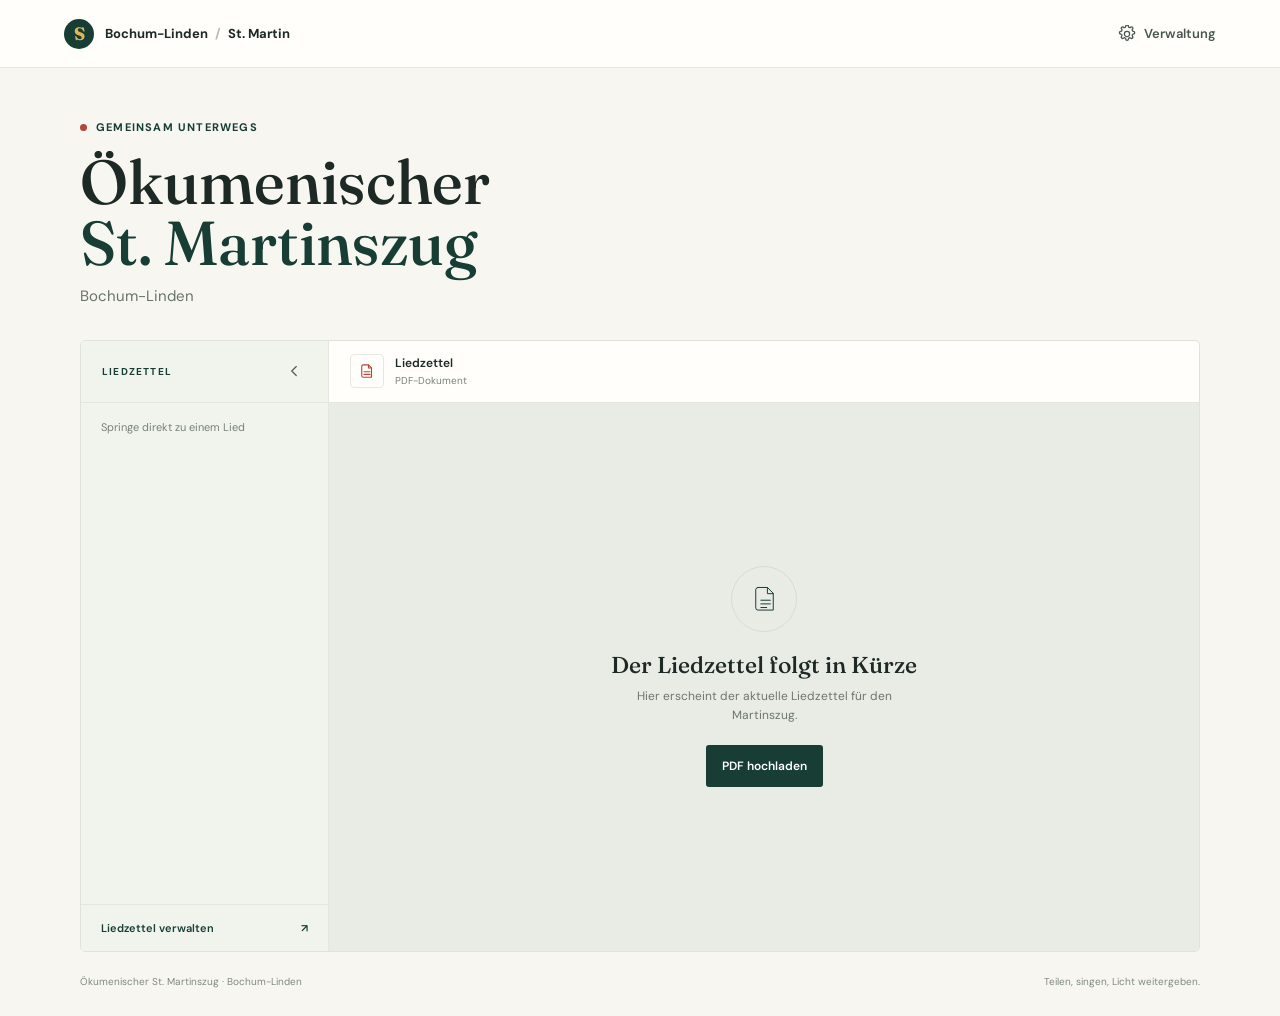
==== index.html @ b5bc1d0e "Add St Martin songbook website" ====
<!doctype html>
<html lang="de">
  <head>
    <meta charset="utf-8">
    <meta name="viewport" content="width=device-width, initial-scale=1">
    <meta name="theme-color" content="#173d35">
    <title>Ökumenischer St. Martinszug Bochum-Linden</title>
    <link rel="preconnect" href="https://fonts.googleapis.com">
    <link rel="preconnect" href="https://fonts.gstatic.com" crossorigin>
    <link href="https://fonts.googleapis.com/css2?family=DM+Sans:wght@400;500;600;700&family=Fraunces:opsz,wght@9..144,500;9..144,600&display=swap" rel="stylesheet">
    <link rel="stylesheet" href="styles.css">
    <script src="app.js" defer></script>
  </head>
  <body>
    <header class="topbar">
      <a class="wordmark" href="index.html" aria-label="Zur Startseite">
        <span class="wordmark-mark" aria-hidden="true">S</span>
        <span>Bochum-Linden <span class="wordmark-divider">/</span> St. Martin</span>
      </a>
      <a class="admin-link" href="admin.html">
        <svg aria-hidden="true" viewBox="0 0 24 24"><path d="M12 15.5a3.5 3.5 0 1 0 0-7 3.5 3.5 0 0 0 0 7Z"/><path d="m19.4 15 .1.1a1.8 1.8 0 0 1-2.5 2.5l-.1-.1a1.8 1.8 0 0 0-3 .9v.2a1.8 1.8 0 0 1-3.6 0v-.2a1.8 1.8 0 0 0-3-.9l-.1.1a1.8 1.8 0 0 1-2.5-2.5l.1-.1a1.8 1.8 0 0 0-.9-3h-.2a1.8 1.8 0 0 1 0-3.6h.2a1.8 1.8 0 0 0 .9-3l-.1-.1a1.8 1.8 0 0 1 2.5-2.5l.1.1a1.8 1.8 0 0 0 3-.9v-.2a1.8 1.8 0 0 1 3.6 0v.2a1.8 1.8 0 0 0 3 .9l.1-.1a1.8 1.8 0 0 1 2.5 2.5l-.1.1a1.8 1.8 0 0 0 .9 3h.2a1.8 1.8 0 0 1 0 3.6h-.2a1.8 1.8 0 0 0-.9 3Z"/></svg>
        Verwaltung
      </a>
    </header>

    <main>
      <section class="page-heading">
        <p class="eyebrow"><span class="eyebrow-dot"></span> Gemeinsam unterwegs</p>
        <h1>Ökumenischer<br><span>St. Martinszug</span></h1>
        <p class="heading-location">Bochum-Linden</p>
      </section>

      <section class="songbook" aria-label="Liedzettel">
        <aside class="song-nav" id="song-nav">
          <div class="nav-topline">
            <span class="section-label">Liedzettel</span>
            <button class="icon-button nav-toggle" id="nav-toggle" type="button" aria-label="Liedübersicht einklappen" aria-expanded="true" title="Liedübersicht einklappen">
              <svg aria-hidden="true" viewBox="0 0 24 24"><path d="m15 18-6-6 6-6"/></svg>
            </button>
          </div>
          <div class="nav-content" id="nav-content">
            <p class="nav-caption" id="nav-caption">Springe direkt zu einem Lied</p>
            <ol class="song-list" id="song-list"></ol>
            <a class="nav-admin-link" href="admin.html">Liedzettel verwalten <span aria-hidden="true">↗</span></a>
          </div>
          <button class="icon-button nav-reopen" id="nav-reopen" type="button" aria-label="Liedübersicht ausklappen" title="Liedübersicht ausklappen" hidden>
            <svg aria-hidden="true" viewBox="0 0 24 24"><path d="m9 18 6-6-6-6"/></svg>
          </button>
        </aside>

        <div class="document-area">
          <div class="document-toolbar">
            <div class="document-title">
              <span class="document-icon" aria-hidden="true">
                <svg viewBox="0 0 24 24"><path d="M7 3.75h7l4 4v12.5H7a2 2 0 0 1-2-2v-12.5a2 2 0 0 1 2-2Z"/><path d="M14 4v4h4M8 13h8M8 16.5h8"/></svg>
              </span>
              <span><strong id="pdf-name">Liedzettel</strong><small id="pdf-meta">PDF-Dokument</small></span>
            </div>
            <a class="download-link" id="download-link" href="#" download hidden aria-label="Liedzettel herunterladen" title="Liedzettel herunterladen">
              <svg aria-hidden="true" viewBox="0 0 24 24"><path d="M12 3.75v11m0 0 4-4m-4 4-4-4M5 16v3.25h14V16"/></svg>
            </a>
          </div>
          <div class="pdf-frame-wrap" id="pdf-frame-wrap">
            <iframe class="pdf-frame" id="pdf-frame" title="Liedzettel als PDF" hidden></iframe>
            <div class="empty-state" id="empty-state">
              <span class="empty-mark" aria-hidden="true">
                <svg viewBox="0 0 48 48"><path d="M15 7.5h13l8 8v23H15a3 3 0 0 1-3-3v-25a3 3 0 0 1 3-3Z"/><path d="M28 8v8h8M19 25h13M19 30h13M19 35h8"/></svg>
              </span>
              <h2>Der Liedzettel folgt in Kürze</h2>
              <p>Hier erscheint der aktuelle Liedzettel für den Martinszug.</p>
              <a class="button button-primary" href="admin.html">PDF hochladen</a>
            </div>
            <div class="loading-state" id="loading-state" hidden>Der Liedzettel wird geladen …</div>
          </div>
        </div>
      </section>
    </main>

    <footer class="site-footer">
      <span>Ökumenischer St. Martinszug · Bochum-Linden</span>
      <span>Teilen, singen, Licht weitergeben.</span>
    </footer>
  </body>
</html>
---- styles.css ----
:root {
  color-scheme: light;
  --forest: #173d35;
  --forest-deep: #102e29;
  --leaf: #dce8df;
  --paper: #f7f6f1;
  --white: #fffefa;
  --ink: #1d2925;
  --muted: #78817b;
  --line: #e4e6df;
  --red: #b44537;
  --gold: #e5b750;
  --sans: "DM Sans", "Segoe UI", sans-serif;
  --serif: "Fraunces", Georgia, serif;
}

* { box-sizing: border-box; }

body {
  margin: 0;
  min-width: 320px;
  background: var(--paper);
  color: var(--ink);
  font-family: var(--sans);
  -webkit-font-smoothing: antialiased;
}

a { color: inherit; }
button, input { font: inherit; }
[hidden] { display: none !important; }

.topbar {
  height: 68px;
  padding: 0 clamp(20px, 5vw, 72px);
  display: flex;
  align-items: center;
  justify-content: space-between;
  background: var(--white);
  border-bottom: 1px solid var(--line);
}

.wordmark, .admin-link {
  display: inline-flex;
  align-items: center;
  text-decoration: none;
}

.wordmark { gap: 11px; font-size: 13px; font-weight: 700; }
.wordmark-mark {
  display: grid;
  width: 30px;
  height: 30px;
  place-items: center;
  border-radius: 50%;
  background: var(--forest);
  color: var(--gold);
  font-family: var(--serif);
  font-size: 18px;
}
.wordmark-divider { padding: 0 4px; color: #b5bcb4; }
.admin-link { gap: 8px; color: #49564f; font-size: 13px; font-weight: 600; }
.admin-link svg, .download-link svg, .icon-button svg, .button svg { width: 18px; height: 18px; }
.admin-link svg, .download-link svg, .icon-button svg { fill: none; stroke: currentColor; stroke-width: 1.7; stroke-linecap: round; stroke-linejoin: round; }
.admin-link:hover, .nav-admin-link:hover { color: var(--red); }

main { width: min(1120px, calc(100% - 48px)); margin: 0 auto; }
.page-heading { padding: 52px 0 34px; }
.eyebrow, .section-label {
  margin: 0;
  color: var(--forest);
  font-size: 11px;
  font-weight: 700;
  letter-spacing: 1.2px;
  text-transform: uppercase;
}
.eyebrow { display: flex; align-items: center; gap: 9px; }
.eyebrow-dot { width: 7px; height: 7px; border-radius: 50%; background: var(--red); }
h1, h2, p { margin-top: 0; }
.page-heading h1, .admin-heading h1 {
  margin: 17px 0 5px;
  font-family: var(--serif);
  font-size: clamp(42px, 5vw, 62px);
  font-weight: 500;
  letter-spacing: 0;
  line-height: .99;
}
.page-heading h1 span, .admin-heading h1 span { color: var(--forest); }
.heading-location { margin: 12px 0 0; color: #68736c; font-size: 15px; }

.songbook {
  display: grid;
  min-height: 580px;
  height: min(68vh, 760px);
  grid-template-columns: 248px minmax(0, 1fr);
  overflow: hidden;
  background: var(--white);
  border: 1px solid #e0e3db;
  border-radius: 5px;
}
.song-nav { position: relative; overflow: hidden; background: #f1f3ed; border-right: 1px solid var(--line); transition: width .2s ease; }
.nav-topline { min-height: 62px; padding: 0 17px 0 21px; display: flex; justify-content: space-between; align-items: center; border-bottom: 1px solid var(--line); }
.section-label { font-size: 10px; }
.icon-button { display: grid; width: 34px; height: 34px; padding: 0; place-items: center; border: 0; border-radius: 4px; background: transparent; color: #536159; cursor: pointer; }
.icon-button:hover { background: #e4e9e1; color: var(--forest); }
.nav-caption { padding: 17px 20px 10px; margin: 0; color: var(--muted); font-size: 11px; }
.song-list { max-height: calc(100% - 156px); padding: 0 10px 12px; margin: 0; overflow-y: auto; list-style: none; }
.song-list li { margin: 2px 0; }
.song-link { display: grid; grid-template-columns: 26px minmax(0, 1fr) 22px; align-items: center; gap: 8px; min-height: 43px; padding: 6px 9px; border-radius: 3px; color: #39483f; text-decoration: none; }
.song-link:hover, .song-link:focus-visible { background: #e4eae2; color: var(--forest-deep); outline: none; }
.song-number, .song-page-number { color: #89938b; font-size: 10px; font-weight: 600; font-variant-numeric: tabular-nums; }
.song-link-title { overflow: hidden; font-size: 12px; line-height: 1.4; text-overflow: ellipsis; }
.song-page-number { justify-self: end; }
.nav-admin-link { position: absolute; right: 0; bottom: 0; left: 0; display: flex; justify-content: space-between; padding: 16px 20px; border-top: 1px solid var(--line); background: #f1f3ed; color: var(--forest); font-size: 11px; font-weight: 600; text-decoration: none; }
.song-nav.is-collapsed { width: 58px; }
.song-nav.is-collapsed .nav-topline { padding: 0; justify-content: center; }
.song-nav.is-collapsed .section-label, .song-nav.is-collapsed .nav-content { display: none; }
.nav-reopen { position: absolute; inset: 14px auto auto 12px; }
.document-area { min-width: 0; display: flex; flex-direction: column; }
.document-toolbar { height: 62px; padding: 0 21px; display: flex; flex: 0 0 auto; align-items: center; justify-content: space-between; border-bottom: 1px solid var(--line); }
.document-title { display: flex; align-items: center; gap: 11px; min-width: 0; }
.document-icon { display: grid; width: 34px; height: 34px; flex: 0 0 auto; place-items: center; border: 1px solid #e6e8e1; border-radius: 4px; color: var(--red); }
.document-icon svg { width: 18px; height: 18px; fill: none; stroke: currentColor; stroke-width: 1.5; stroke-linecap: round; stroke-linejoin: round; }
.document-title strong, .document-title small { display: block; overflow: hidden; text-overflow: ellipsis; white-space: nowrap; }
.document-title strong { max-width: min(46vw, 390px); font-size: 12px; font-weight: 600; }
.document-title small { margin-top: 3px; color: var(--muted); font-size: 10px; }
.download-link { display: grid; width: 34px; height: 34px; place-items: center; border: 1px solid var(--line); border-radius: 4px; color: #536159; }
.download-link:hover { background: #f1f3ed; color: var(--forest); }
.pdf-frame-wrap { position: relative; min-height: 0; flex: 1; background: #e9ebe5; }
.pdf-frame { display: block; width: 100%; height: 100%; border: 0; background: #e9ebe5; }
.empty-state { position: absolute; inset: 0; display: flex; flex-direction: column; align-items: center; justify-content: center; padding: 24px; text-align: center; }
.empty-mark { display: grid; width: 66px; height: 66px; margin-bottom: 19px; place-items: center; border: 1px solid #d6ddd4; border-radius: 50%; color: var(--forest); }
.empty-mark svg { width: 35px; height: 35px; fill: none; stroke: currentColor; stroke-width: 1.35; stroke-linecap: round; stroke-linejoin: round; }
.empty-state h2 { margin: 0 0 8px; font-family: var(--serif); font-size: 23px; font-weight: 500; }
.empty-state p { max-width: 300px; margin: 0 0 20px; color: #6d776f; font-size: 12px; line-height: 1.6; }
.button { display: inline-flex; min-height: 42px; align-items: center; justify-content: center; gap: 9px; padding: 0 16px; border: 0; border-radius: 3px; font-size: 12px; font-weight: 600; text-decoration: none; cursor: pointer; }
.button-primary { background: var(--forest); color: white; }
.button-primary:hover { background: var(--forest-deep); }
.loading-state { position: absolute; inset: 0; display: grid; place-items: center; color: var(--muted); font-size: 13px; }
.site-footer { width: min(1120px, calc(100% - 48px)); margin: 23px auto 28px; display: flex; justify-content: space-between; color: #808980; font-size: 10px; }

.admin-main { max-width: 790px; padding: 45px 0 64px; }
.admin-heading { padding-bottom: 29px; }
.admin-heading h1 { margin-top: 16px; font-size: clamp(40px, 5vw, 54px); }
.admin-heading > p:last-child { max-width: 450px; margin: 14px 0 0; color: #6d776f; font-size: 13px; line-height: 1.7; }
.admin-form { border-top: 1px solid var(--line); }
.form-section { padding: 27px 0 30px; border-bottom: 1px solid var(--line); }
.form-section-heading { display: flex; gap: 14px; align-items: flex-start; margin-bottom: 21px; }
.step-number { padding-top: 3px; color: var(--red); font-family: var(--serif); font-size: 17px; }
.form-section-heading h2 { margin: 0 0 4px; font-size: 14px; font-weight: 700; }
.form-section-heading p { margin: 0; color: var(--muted); font-size: 11px; }
.upload-zone { min-height: 82px; padding: 15px 17px; display: flex; align-items: center; gap: 13px; border: 1px dashed #cbd3c9; border-radius: 4px; background: #fbfbf8; cursor: pointer; }
.upload-zone:hover, .upload-zone.has-file { border-color: #839c89; background: #f3f6f1; }
.upload-zone input { position: absolute; width: 1px; height: 1px; overflow: hidden; clip: rect(0, 0, 0, 0); }
.upload-zone:focus-within { outline: 2px solid #839c89; outline-offset: 2px; }
.upload-icon { display: grid; width: 38px; height: 38px; flex: 0 0 auto; place-items: center; border-radius: 4px; background: #e7eee6; color: var(--forest); }
.upload-icon svg { width: 19px; height: 19px; fill: none; stroke: currentColor; stroke-width: 1.6; stroke-linecap: round; stroke-linejoin: round; }
.upload-copy { display: grid; gap: 4px; min-width: 0; }
.upload-copy strong { overflow: hidden; font-size: 12px; font-weight: 600; text-overflow: ellipsis; white-space: nowrap; }
.upload-copy small { color: var(--muted); font-size: 10px; }
.upload-action { margin-left: auto; padding: 8px 11px; border: 1px solid var(--line); border-radius: 3px; background: white; color: #46534b; font-size: 10px; font-weight: 600; }
.current-file { margin: 9px 0 0 1px; color: #526358; font-size: 10px; }
.song-fields-head, .song-fields-row { display: grid; grid-template-columns: minmax(0, 1fr) 118px 38px; gap: 9px; align-items: center; }
.song-fields-head { padding: 0 0 7px; color: #747e76; font-size: 10px; }
.song-fields-head span:nth-child(2) { text-align: center; }
.song-fields-row { margin-bottom: 8px; }
.song-fields-row input { width: 100%; height: 39px; padding: 0 11px; border: 1px solid #dfe3dc; border-radius: 3px; background: var(--white); color: var(--ink); font-size: 11px; }
.song-fields-row input:focus { border-color: #819887; outline: 2px solid #dfe9df; }
.song-fields-row input::placeholder { color: #a0a8a0; }
.song-fields-row input[type="number"] { text-align: center; }
.remove-song { color: #828b84; }
.remove-song:hover { background: #f4e8e5; color: var(--red); }
.add-song-button { min-height: 34px; padding: 0 9px; display: inline-flex; align-items: center; gap: 7px; border: 0; background: transparent; color: var(--forest); font-size: 11px; font-weight: 600; cursor: pointer; }
.add-song-button:hover { color: var(--red); }
.add-song-button span { font-size: 17px; font-weight: 400; }
.form-actions { padding-top: 20px; display: flex; align-items: center; justify-content: space-between; gap: 18px; }
.form-actions .button { min-height: 44px; }
.save-message { margin: 0; color: var(--forest); font-size: 11px; }
.storage-note { margin: 13px 0 0; color: #899189; font-size: 10px; }

@media (max-width: 680px) {
  .topbar { height: 60px; padding: 0 18px; }
  .wordmark { gap: 8px; font-size: 11px; }
  .wordmark-mark { width: 27px; height: 27px; }
  .admin-link { gap: 5px; font-size: 11px; }
  main { width: calc(100% - 32px); }
  .page-heading { padding: 38px 0 25px; }
  .page-heading h1 { font-size: 46px; }
  .songbook { height: calc(100dvh - 315px); min-height: 390px; grid-template-columns: 184px minmax(0, 1fr); }
  .song-nav.is-collapsed { width: 46px; }
  .nav-topline { padding: 0 10px 0 14px; }
  .nav-caption { padding: 14px 13px 8px; font-size: 10px; }
  .song-list { padding: 0 6px 10px; }
  .song-link { grid-template-columns: 20px minmax(0, 1fr); gap: 5px; padding: 6px 5px; }
  .song-page-number { display: none; }
  .song-link-title { font-size: 11px; }
  .nav-admin-link { padding: 14px 11px; font-size: 10px; }
  .document-toolbar { height: 56px; padding: 0 11px; }
  .document-title { gap: 7px; }
  .document-icon { width: 29px; height: 29px; }
  .document-title strong { max-width: 28vw; font-size: 10px; }
  .document-title small { font-size: 9px; }
  .download-link { width: 30px; height: 30px; }
  .empty-state h2 { font-size: 19px; }
  .empty-state p { font-size: 11px; }
  .site-footer { width: calc(100% - 32px); gap: 14px; font-size: 9px; }
  .site-footer span:last-child { text-align: right; }
  .admin-main { padding-top: 34px; }
  .admin-heading { padding-bottom: 24px; }
}

@media (max-width: 410px) {
  .songbook { grid-template-columns: 154px minmax(0, 1fr); }
  .song-nav.is-collapsed { width: 42px; }
  .nav-topline { padding: 0 7px; }
  .document-title strong { max-width: 24vw; }
  .song-fields-head, .song-fields-row { grid-template-columns: minmax(0, 1fr) 82px 34px; gap: 6px; }
  .upload-zone { gap: 9px; padding: 12px; }
  .upload-action { padding: 7px; font-size: 9px; }
  .form-actions { align-items: flex-start; flex-direction: column; }
}
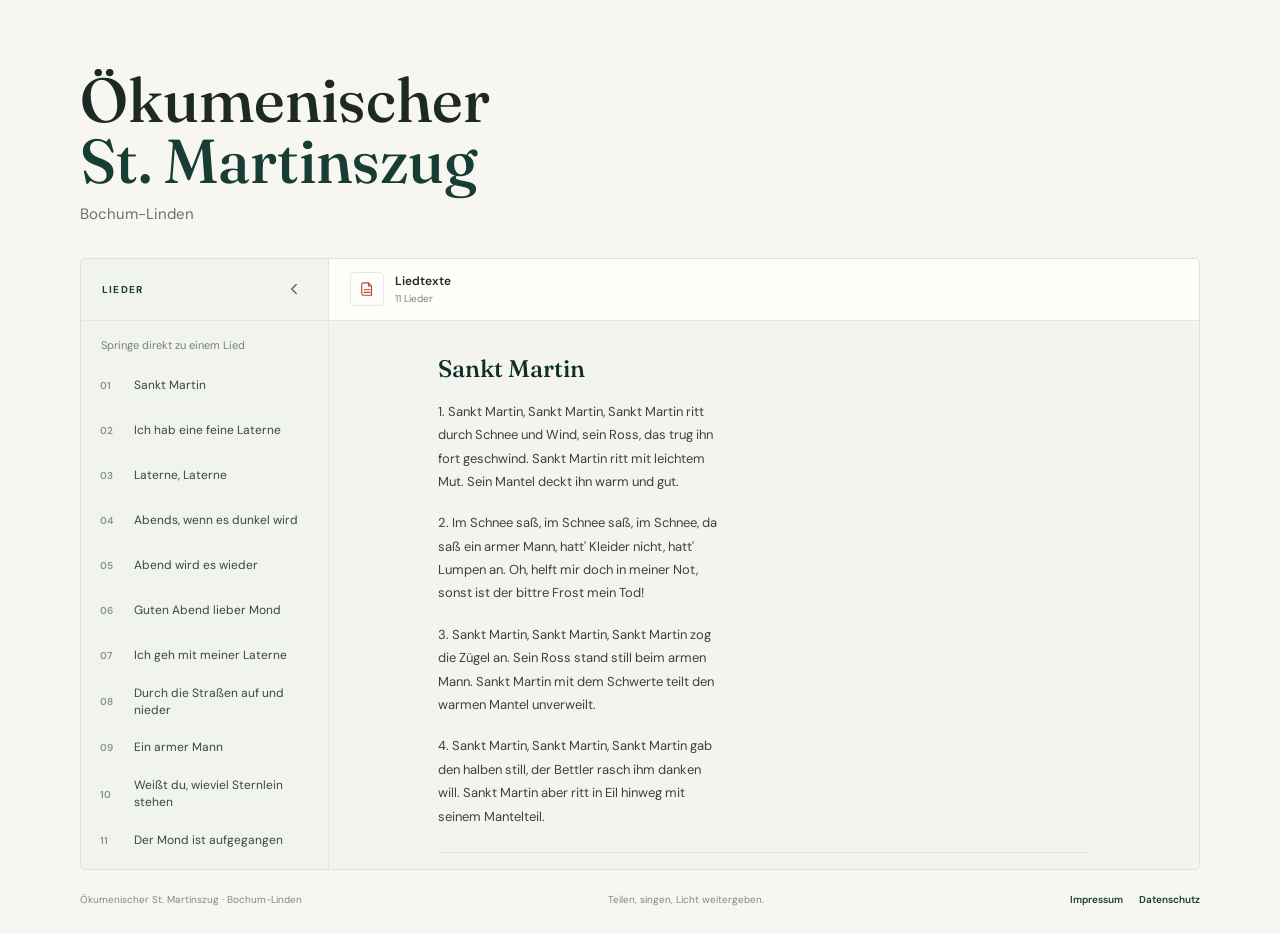
==== commit a76c1e52: "Lieder und Rechte" ====
--- a/index.html
+++ b/index.html
@@ -9,31 +9,21 @@
     <link rel="preconnect" href="https://fonts.gstatic.com" crossorigin>
     <link href="https://fonts.googleapis.com/css2?family=DM+Sans:wght@400;500;600;700&family=Fraunces:opsz,wght@9..144,500;9..144,600&display=swap" rel="stylesheet">
     <link rel="stylesheet" href="styles.css">
+    <script src="texte/songs.js" defer></script>
     <script src="app.js" defer></script>
   </head>
   <body>
-    <header class="topbar">
-      <a class="wordmark" href="index.html" aria-label="Zur Startseite">
-        <span class="wordmark-mark" aria-hidden="true">S</span>
-        <span>Bochum-Linden <span class="wordmark-divider">/</span> St. Martin</span>
-      </a>
-      <a class="admin-link" href="admin.html">
-        <svg aria-hidden="true" viewBox="0 0 24 24"><path d="M12 15.5a3.5 3.5 0 1 0 0-7 3.5 3.5 0 0 0 0 7Z"/><path d="m19.4 15 .1.1a1.8 1.8 0 0 1-2.5 2.5l-.1-.1a1.8 1.8 0 0 0-3 .9v.2a1.8 1.8 0 0 1-3.6 0v-.2a1.8 1.8 0 0 0-3-.9l-.1.1a1.8 1.8 0 0 1-2.5-2.5l.1-.1a1.8 1.8 0 0 0-.9-3h-.2a1.8 1.8 0 0 1 0-3.6h.2a1.8 1.8 0 0 0 .9-3l-.1-.1a1.8 1.8 0 0 1 2.5-2.5l.1.1a1.8 1.8 0 0 0 3-.9v-.2a1.8 1.8 0 0 1 3.6 0v.2a1.8 1.8 0 0 0 3 .9l.1-.1a1.8 1.8 0 0 1 2.5 2.5l-.1.1a1.8 1.8 0 0 0 .9 3h.2a1.8 1.8 0 0 1 0 3.6h-.2a1.8 1.8 0 0 0-.9 3Z"/></svg>
-        Verwaltung
-      </a>
-    </header>
 
     <main>
       <section class="page-heading">
-        <p class="eyebrow"><span class="eyebrow-dot"></span> Gemeinsam unterwegs</p>
         <h1>Ökumenischer<br><span>St. Martinszug</span></h1>
         <p class="heading-location">Bochum-Linden</p>
       </section>
 
-      <section class="songbook" aria-label="Liedzettel">
+      <section class="songbook" aria-label="Liedtexte">
         <aside class="song-nav" id="song-nav">
           <div class="nav-topline">
-            <span class="section-label">Liedzettel</span>
+            <span class="section-label">Lieder</span>
             <button class="icon-button nav-toggle" id="nav-toggle" type="button" aria-label="Liedübersicht einklappen" aria-expanded="true" title="Liedübersicht einklappen">
               <svg aria-hidden="true" viewBox="0 0 24 24"><path d="m15 18-6-6 6-6"/></svg>
             </button>
@@ -41,7 +31,6 @@
           <div class="nav-content" id="nav-content">
             <p class="nav-caption" id="nav-caption">Springe direkt zu einem Lied</p>
             <ol class="song-list" id="song-list"></ol>
-            <a class="nav-admin-link" href="admin.html">Liedzettel verwalten <span aria-hidden="true">↗</span></a>
           </div>
           <button class="icon-button nav-reopen" id="nav-reopen" type="button" aria-label="Liedübersicht ausklappen" title="Liedübersicht ausklappen" hidden>
             <svg aria-hidden="true" viewBox="0 0 24 24"><path d="m9 18 6-6-6-6"/></svg>
@@ -54,23 +43,19 @@
               <span class="document-icon" aria-hidden="true">
                 <svg viewBox="0 0 24 24"><path d="M7 3.75h7l4 4v12.5H7a2 2 0 0 1-2-2v-12.5a2 2 0 0 1 2-2Z"/><path d="M14 4v4h4M8 13h8M8 16.5h8"/></svg>
               </span>
-              <span><strong id="pdf-name">Liedzettel</strong><small id="pdf-meta">PDF-Dokument</small></span>
+              <span><strong id="songbook-name">Liedtexte</strong><small id="song-meta">Lieder aus dem Ordner „texte“</small></span>
             </div>
-            <a class="download-link" id="download-link" href="#" download hidden aria-label="Liedzettel herunterladen" title="Liedzettel herunterladen">
-              <svg aria-hidden="true" viewBox="0 0 24 24"><path d="M12 3.75v11m0 0 4-4m-4 4-4-4M5 16v3.25h14V16"/></svg>
-            </a>
           </div>
-          <div class="pdf-frame-wrap" id="pdf-frame-wrap">
-            <iframe class="pdf-frame" id="pdf-frame" title="Liedzettel als PDF" hidden></iframe>
+          <div class="song-display">
+            <div class="song-content" id="song-content"></div>
             <div class="empty-state" id="empty-state">
               <span class="empty-mark" aria-hidden="true">
                 <svg viewBox="0 0 48 48"><path d="M15 7.5h13l8 8v23H15a3 3 0 0 1-3-3v-25a3 3 0 0 1 3-3Z"/><path d="M28 8v8h8M19 25h13M19 30h13M19 35h8"/></svg>
               </span>
-              <h2>Der Liedzettel folgt in Kürze</h2>
-              <p>Hier erscheint der aktuelle Liedzettel für den Martinszug.</p>
-              <a class="button button-primary" href="admin.html">PDF hochladen</a>
+              <h2 id="empty-title">Noch keine Liedtexte vorhanden</h2>
+              <p id="empty-copy">Lege einzelne Lieddateien als .txt im Ordner „texte“ ab. Jedes Lied beginnt mit dem Titel in der ersten Zeile.</p>
             </div>
-            <div class="loading-state" id="loading-state" hidden>Der Liedzettel wird geladen …</div>
+            <div class="loading-state" id="loading-state" hidden>Die Liedtexte werden geladen …</div>
           </div>
         </div>
       </section>
@@ -79,6 +64,10 @@
     <footer class="site-footer">
       <span>Ökumenischer St. Martinszug · Bochum-Linden</span>
       <span>Teilen, singen, Licht weitergeben.</span>
+      <nav class="footer-links" aria-label="Rechtliche Informationen">
+        <a href="impressum.html">Impressum</a>
+        <a href="datenschutz.html">Datenschutz</a>
+      </nav>
     </footer>
   </body>
 </html>
--- a/styles.css
+++ b/styles.css
@@ -59,9 +59,9 @@
 }
 .wordmark-divider { padding: 0 4px; color: #b5bcb4; }
 .admin-link { gap: 8px; color: #49564f; font-size: 13px; font-weight: 600; }
-.admin-link svg, .download-link svg, .icon-button svg, .button svg { width: 18px; height: 18px; }
-.admin-link svg, .download-link svg, .icon-button svg { fill: none; stroke: currentColor; stroke-width: 1.7; stroke-linecap: round; stroke-linejoin: round; }
-.admin-link:hover, .nav-admin-link:hover { color: var(--red); }
+.admin-link svg, .icon-button svg, .button svg { width: 18px; height: 18px; }
+.admin-link svg, .icon-button svg { fill: none; stroke: currentColor; stroke-width: 1.7; stroke-linecap: round; stroke-linejoin: round; }
+.admin-link:hover { color: var(--red); }
 
 main { width: min(1120px, calc(100% - 48px)); margin: 0 auto; }
 .page-heading { padding: 52px 0 34px; }
@@ -97,25 +97,24 @@
   border: 1px solid #e0e3db;
   border-radius: 5px;
 }
-.song-nav { position: relative; overflow: hidden; background: #f1f3ed; border-right: 1px solid var(--line); transition: width .2s ease; }
+.songbook.is-nav-collapsed { grid-template-columns: 58px minmax(0, 1fr); }
+.song-nav { position: relative; display: flex; min-height: 0; flex-direction: column; overflow: hidden; background: #f1f3ed; border-right: 1px solid var(--line); }
 .nav-topline { min-height: 62px; padding: 0 17px 0 21px; display: flex; justify-content: space-between; align-items: center; border-bottom: 1px solid var(--line); }
 .section-label { font-size: 10px; }
 .icon-button { display: grid; width: 34px; height: 34px; padding: 0; place-items: center; border: 0; border-radius: 4px; background: transparent; color: #536159; cursor: pointer; }
 .icon-button:hover { background: #e4e9e1; color: var(--forest); }
+.nav-content { display: flex; min-height: 0; flex: 1; flex-direction: column; }
 .nav-caption { padding: 17px 20px 10px; margin: 0; color: var(--muted); font-size: 11px; }
-.song-list { max-height: calc(100% - 156px); padding: 0 10px 12px; margin: 0; overflow-y: auto; list-style: none; }
+.song-list { min-height: 0; padding: 0 10px 12px; margin: 0; flex: 1; overflow-x: hidden; overflow-y: auto; list-style: none; }
 .song-list li { margin: 2px 0; }
-.song-link { display: grid; grid-template-columns: 26px minmax(0, 1fr) 22px; align-items: center; gap: 8px; min-height: 43px; padding: 6px 9px; border-radius: 3px; color: #39483f; text-decoration: none; }
+.song-link { display: grid; grid-template-columns: 26px minmax(0, 1fr); align-items: center; gap: 8px; min-height: 43px; padding: 6px 9px; border-radius: 3px; color: #39483f; text-decoration: none; }
 .song-link:hover, .song-link:focus-visible { background: #e4eae2; color: var(--forest-deep); outline: none; }
-.song-number, .song-page-number { color: #89938b; font-size: 10px; font-weight: 600; font-variant-numeric: tabular-nums; }
+.song-number { color: #89938b; font-size: 10px; font-weight: 600; font-variant-numeric: tabular-nums; }
 .song-link-title { overflow: hidden; font-size: 12px; line-height: 1.4; text-overflow: ellipsis; }
-.song-page-number { justify-self: end; }
-.nav-admin-link { position: absolute; right: 0; bottom: 0; left: 0; display: flex; justify-content: space-between; padding: 16px 20px; border-top: 1px solid var(--line); background: #f1f3ed; color: var(--forest); font-size: 11px; font-weight: 600; text-decoration: none; }
-.song-nav.is-collapsed { width: 58px; }
 .song-nav.is-collapsed .nav-topline { padding: 0; justify-content: center; }
 .song-nav.is-collapsed .section-label, .song-nav.is-collapsed .nav-content { display: none; }
 .nav-reopen { position: absolute; inset: 14px auto auto 12px; }
-.document-area { min-width: 0; display: flex; flex-direction: column; }
+.document-area { min-width: 0; min-height: 0; display: flex; flex-direction: column; }
 .document-toolbar { height: 62px; padding: 0 21px; display: flex; flex: 0 0 auto; align-items: center; justify-content: space-between; border-bottom: 1px solid var(--line); }
 .document-title { display: flex; align-items: center; gap: 11px; min-width: 0; }
 .document-icon { display: grid; width: 34px; height: 34px; flex: 0 0 auto; place-items: center; border: 1px solid #e6e8e1; border-radius: 4px; color: var(--red); }
@@ -123,10 +122,13 @@
 .document-title strong, .document-title small { display: block; overflow: hidden; text-overflow: ellipsis; white-space: nowrap; }
 .document-title strong { max-width: min(46vw, 390px); font-size: 12px; font-weight: 600; }
 .document-title small { margin-top: 3px; color: var(--muted); font-size: 10px; }
-.download-link { display: grid; width: 34px; height: 34px; place-items: center; border: 1px solid var(--line); border-radius: 4px; color: #536159; }
-.download-link:hover { background: #f1f3ed; color: var(--forest); }
-.pdf-frame-wrap { position: relative; min-height: 0; flex: 1; background: #e9ebe5; }
-.pdf-frame { display: block; width: 100%; height: 100%; border: 0; background: #e9ebe5; }
+.song-display { position: relative; min-height: 0; flex: 1; overflow-x: hidden; overflow-y: auto; background: #f4f4ef; }
+.song-content { max-width: 720px; padding: 9px 34px 32px; margin: 0 auto; }
+.song-card { padding: 24px 0; border-bottom: 1px solid var(--line); scroll-margin-top: 16px; }
+.song-card h2 { margin: 0 0 17px; color: var(--forest-deep); font-family: var(--serif); font-size: 24px; font-weight: 500; }
+.song-card p { margin: 0; color: #39443d; font-size: 13px; line-height: 1.8; }
+.song-card p.song-stanza { margin-bottom: 18px; white-space: pre-line; }
+.song-card p.song-stanza:last-child { margin-bottom: 0; }
 .empty-state { position: absolute; inset: 0; display: flex; flex-direction: column; align-items: center; justify-content: center; padding: 24px; text-align: center; }
 .empty-mark { display: grid; width: 66px; height: 66px; margin-bottom: 19px; place-items: center; border: 1px solid #d6ddd4; border-radius: 50%; color: var(--forest); }
 .empty-mark svg { width: 35px; height: 35px; fill: none; stroke: currentColor; stroke-width: 1.35; stroke-linecap: round; stroke-linejoin: round; }
@@ -136,13 +138,23 @@
 .button-primary { background: var(--forest); color: white; }
 .button-primary:hover { background: var(--forest-deep); }
 .loading-state { position: absolute; inset: 0; display: grid; place-items: center; color: var(--muted); font-size: 13px; }
-.site-footer { width: min(1120px, calc(100% - 48px)); margin: 23px auto 28px; display: flex; justify-content: space-between; color: #808980; font-size: 10px; }
+.site-footer { width: min(1120px, calc(100% - 48px)); margin: 23px auto 28px; display: flex; align-items: center; justify-content: space-between; gap: 18px; color: #808980; font-size: 10px; }
+.site-footer > a:not(.button) { color: var(--forest); font-weight: 600; text-decoration: none; }
+.site-footer > a:not(.button):hover { color: var(--red); }
+.footer-links { display: flex; align-items: center; gap: 16px; }
+.footer-links a { color: var(--forest); font-weight: 600; text-decoration: none; }
+.footer-links a:hover { color: var(--red); }
+.footer-upload { min-height: 36px; }
 
 .admin-main { max-width: 790px; padding: 45px 0 64px; }
+.legal-main { max-width: 790px; min-height: calc(100vh - 160px); padding: 45px 0 64px; }
+.legal-content { padding-top: 24px; border-top: 1px solid var(--line); color: #505b53; font-size: 13px; line-height: 1.8; }
+.legal-content h2 { margin: 0 0 9px; color: var(--ink); font-size: 15px; }
+.legal-content p { margin: 0 0 25px; }
+.legal-note { color: #8a6253; font-size: 11px; }
 .admin-heading { padding-bottom: 29px; }
 .admin-heading h1 { margin-top: 16px; font-size: clamp(40px, 5vw, 54px); }
 .admin-heading > p:last-child { max-width: 450px; margin: 14px 0 0; color: #6d776f; font-size: 13px; line-height: 1.7; }
-.admin-form { border-top: 1px solid var(--line); }
 .form-section { padding: 27px 0 30px; border-bottom: 1px solid var(--line); }
 .form-section-heading { display: flex; gap: 14px; align-items: flex-start; margin-bottom: 21px; }
 .step-number { padding-top: 3px; color: var(--red); font-family: var(--serif); font-size: 17px; }
@@ -158,23 +170,16 @@
 .upload-copy strong { overflow: hidden; font-size: 12px; font-weight: 600; text-overflow: ellipsis; white-space: nowrap; }
 .upload-copy small { color: var(--muted); font-size: 10px; }
 .upload-action { margin-left: auto; padding: 8px 11px; border: 1px solid var(--line); border-radius: 3px; background: white; color: #46534b; font-size: 10px; font-weight: 600; }
-.current-file { margin: 9px 0 0 1px; color: #526358; font-size: 10px; }
-.song-fields-head, .song-fields-row { display: grid; grid-template-columns: minmax(0, 1fr) 118px 38px; gap: 9px; align-items: center; }
-.song-fields-head { padding: 0 0 7px; color: #747e76; font-size: 10px; }
-.song-fields-head span:nth-child(2) { text-align: center; }
-.song-fields-row { margin-bottom: 8px; }
-.song-fields-row input { width: 100%; height: 39px; padding: 0 11px; border: 1px solid #dfe3dc; border-radius: 3px; background: var(--white); color: var(--ink); font-size: 11px; }
-.song-fields-row input:focus { border-color: #819887; outline: 2px solid #dfe9df; }
-.song-fields-row input::placeholder { color: #a0a8a0; }
-.song-fields-row input[type="number"] { text-align: center; }
-.remove-song { color: #828b84; }
-.remove-song:hover { background: #f4e8e5; color: var(--red); }
-.add-song-button { min-height: 34px; padding: 0 9px; display: inline-flex; align-items: center; gap: 7px; border: 0; background: transparent; color: var(--forest); font-size: 11px; font-weight: 600; cursor: pointer; }
-.add-song-button:hover { color: var(--red); }
-.add-song-button span { font-size: 17px; font-weight: 400; }
 .form-actions { padding-top: 20px; display: flex; align-items: center; justify-content: space-between; gap: 18px; }
 .form-actions .button { min-height: 44px; }
 .save-message { margin: 0; color: var(--forest); font-size: 11px; }
+.save-message.is-error { color: var(--red); }
+.button-secondary { min-height: 35px; border: 1px solid #dfe3dc; background: white; color: var(--forest); }
+.button-secondary:hover { background: #f1f3ed; }
+.button:disabled { cursor: not-allowed; opacity: .48; }
+.extracted-songs { padding: 0; margin: 0; list-style: none; }
+.extracted-song { min-height: 58px; padding: 10px 0; display: flex; align-items: center; justify-content: space-between; gap: 16px; border-bottom: 1px solid var(--line); color: #39483f; font-size: 12px; }
+.extracted-song:last-child { border-bottom: 0; }
 .storage-note { margin: 13px 0 0; color: #899189; font-size: 10px; }
 
 @media (max-width: 680px) {
@@ -186,34 +191,37 @@
   .page-heading { padding: 38px 0 25px; }
   .page-heading h1 { font-size: 46px; }
   .songbook { height: calc(100dvh - 315px); min-height: 390px; grid-template-columns: 184px minmax(0, 1fr); }
-  .song-nav.is-collapsed { width: 46px; }
+  .songbook.is-nav-collapsed { grid-template-columns: 46px minmax(0, 1fr); }
   .nav-topline { padding: 0 10px 0 14px; }
   .nav-caption { padding: 14px 13px 8px; font-size: 10px; }
   .song-list { padding: 0 6px 10px; }
   .song-link { grid-template-columns: 20px minmax(0, 1fr); gap: 5px; padding: 6px 5px; }
-  .song-page-number { display: none; }
   .song-link-title { font-size: 11px; }
-  .nav-admin-link { padding: 14px 11px; font-size: 10px; }
   .document-toolbar { height: 56px; padding: 0 11px; }
   .document-title { gap: 7px; }
   .document-icon { width: 29px; height: 29px; }
   .document-title strong { max-width: 28vw; font-size: 10px; }
   .document-title small { font-size: 9px; }
-  .download-link { width: 30px; height: 30px; }
+  .song-content { padding: 5px 18px 24px; }
+  .song-card { padding: 19px 0; }
+  .song-card h2 { font-size: 21px; }
+  .song-card p { font-size: 12px; }
   .empty-state h2 { font-size: 19px; }
   .empty-state p { font-size: 11px; }
   .site-footer { width: calc(100% - 32px); gap: 14px; font-size: 9px; }
-  .site-footer span:last-child { text-align: right; }
+  .site-footer { flex-wrap: wrap; }
+  .site-footer span:nth-child(2) { margin-left: auto; text-align: right; }
   .admin-main { padding-top: 34px; }
+  .legal-main { padding-top: 34px; }
+  .extracted-song { align-items: flex-start; flex-direction: column; }
   .admin-heading { padding-bottom: 24px; }
 }
 
 @media (max-width: 410px) {
   .songbook { grid-template-columns: 154px minmax(0, 1fr); }
-  .song-nav.is-collapsed { width: 42px; }
+  .songbook.is-nav-collapsed { grid-template-columns: 42px minmax(0, 1fr); }
   .nav-topline { padding: 0 7px; }
   .document-title strong { max-width: 24vw; }
-  .song-fields-head, .song-fields-row { grid-template-columns: minmax(0, 1fr) 82px 34px; gap: 6px; }
   .upload-zone { gap: 9px; padding: 12px; }
   .upload-action { padding: 7px; font-size: 9px; }
   .form-actions { align-items: flex-start; flex-direction: column; }
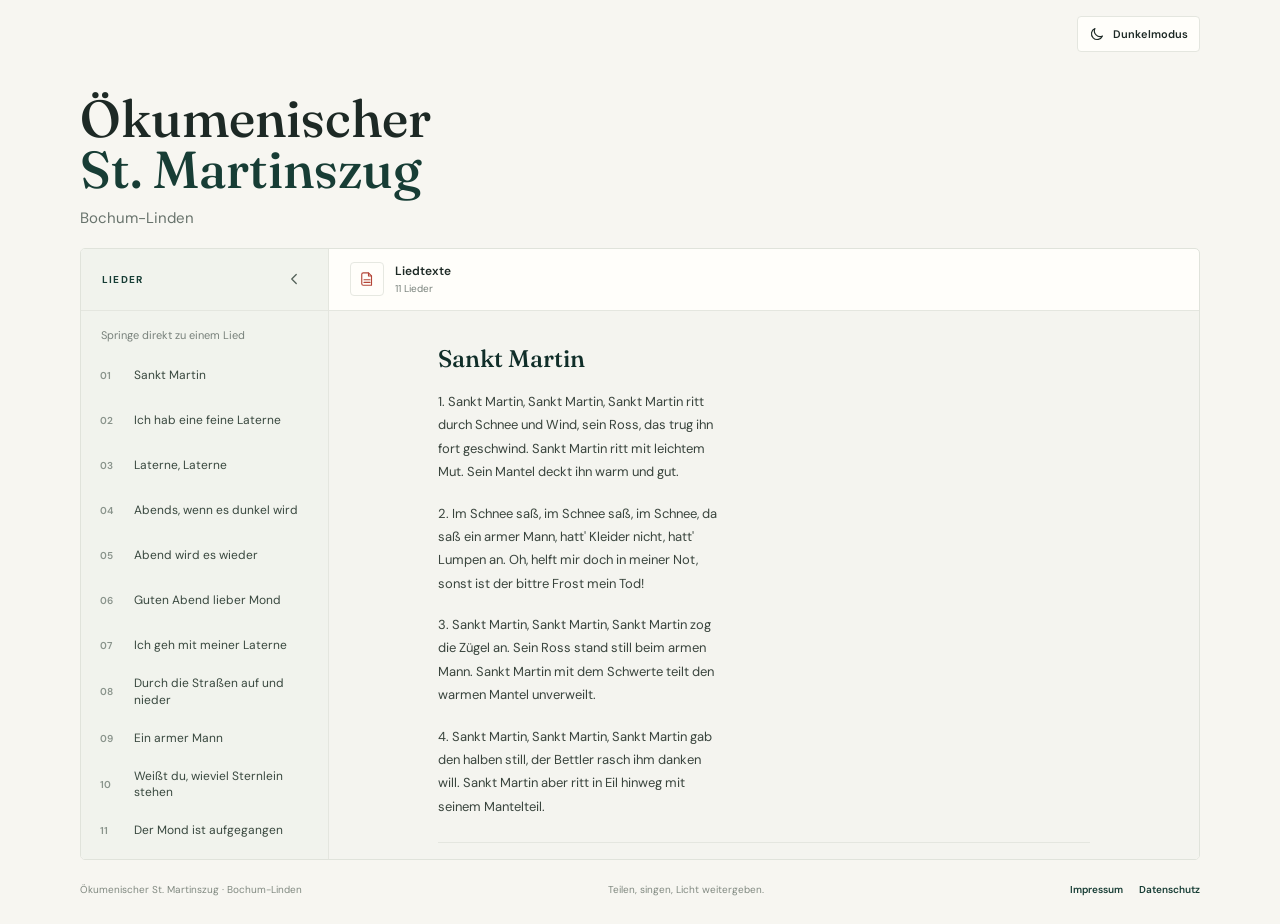
==== commit 456a0e4d: "HAndy Convinience" ====
--- a/index.html
+++ b/index.html
@@ -15,6 +15,13 @@
   <body>
 
     <main>
+      <div class="page-controls">
+        <button class="theme-toggle" id="theme-toggle" type="button" aria-pressed="false" aria-label="Dunkelmodus einschalten">
+          <svg class="theme-icon theme-icon-dark" aria-hidden="true" viewBox="0 0 24 24"><path d="M20.2 15.1A8.5 8.5 0 0 1 8.9 3.8 8.6 8.6 0 1 0 20.2 15.1Z"/></svg>
+          <svg class="theme-icon theme-icon-light" aria-hidden="true" viewBox="0 0 24 24"><circle cx="12" cy="12" r="4"/><path d="M12 2v2m0 16v2M4.93 4.93l1.42 1.42m11.3 11.3 1.42 1.42M2 12h2m16 0h2M4.93 19.07l1.42-1.42m11.3-11.3 1.42-1.42"/></svg>
+          <span id="theme-toggle-label">Dunkelmodus</span>
+        </button>
+      </div>
       <section class="page-heading">
         <h1>Ökumenischer<br><span>St. Martinszug</span></h1>
         <p class="heading-location">Bochum-Linden</p>
--- a/styles.css
+++ b/styles.css
@@ -64,7 +64,14 @@
 .admin-link:hover { color: var(--red); }
 
 main { width: min(1120px, calc(100% - 48px)); margin: 0 auto; }
-.page-heading { padding: 52px 0 34px; }
+.page-controls { display: flex; justify-content: flex-end; padding-top: 16px; }
+.theme-toggle { min-height: 36px; padding: 0 11px; display: inline-flex; align-items: center; gap: 8px; border: 1px solid var(--line); border-radius: 4px; background: var(--white); color: var(--ink); font-size: 11px; font-weight: 600; cursor: pointer; }
+.theme-toggle:hover { border-color: #9baa9d; background: var(--leaf); }
+.theme-icon { width: 16px; height: 16px; fill: none; stroke: currentColor; stroke-width: 1.7; stroke-linecap: round; stroke-linejoin: round; }
+.theme-icon-light { display: none; }
+.dark-mode .theme-icon-dark { display: none; }
+.dark-mode .theme-icon-light { display: block; }
+.page-heading { padding: 24px 0 20px; }
 .eyebrow, .section-label {
   margin: 0;
   color: var(--forest);
@@ -79,7 +86,7 @@
 .page-heading h1, .admin-heading h1 {
   margin: 17px 0 5px;
   font-family: var(--serif);
-  font-size: clamp(42px, 5vw, 62px);
+  font-size: clamp(38px, 4.5vw, 52px);
   font-weight: 500;
   letter-spacing: 0;
   line-height: .99;
@@ -146,7 +153,38 @@
 .footer-links a:hover { color: var(--red); }
 .footer-upload { min-height: 36px; }
 
+.dark-mode {
+  color-scheme: dark;
+  --forest: #a9c8b0;
+  --forest-deep: #d3e2d5;
+  --leaf: #2a3a31;
+  --paper: #121916;
+  --white: #1b2420;
+  --ink: #e7eee9;
+  --muted: #a3afa7;
+  --line: #354139;
+  --red: #e18b7e;
+}
+.dark-mode .songbook { border-color: var(--line); }
+.dark-mode .song-nav { background: #1a241f; }
+.dark-mode .song-link { color: #d1ddd4; }
+.dark-mode .song-link:hover, .dark-mode .song-link:focus-visible { background: #29372f; color: #f0f5f0; }
+.dark-mode .song-number { color: #a2b0a6; }
+.dark-mode .icon-button { color: #c1cec5; }
+.dark-mode .icon-button:hover, .dark-mode .theme-toggle:hover { background: #2a3a31; }
+.dark-mode .document-toolbar { border-color: var(--line); }
+.dark-mode .document-icon { border-color: var(--line); }
+.dark-mode .song-display { background: #151d19; }
+.dark-mode .song-card p { color: #d6dfd8; }
+.dark-mode .heading-location { color: #b0bbb3; }
+.dark-mode .empty-mark { border-color: #3b4b40; }
+.dark-mode .empty-state p { color: #b0bbb3; }
+.dark-mode .site-footer { color: #a3afa7; }
+
 .admin-main { max-width: 790px; padding: 45px 0 64px; }
+.admin-warning { padding: 16px 18px; margin-bottom: 24px; border: 1px solid #e2c47e; border-left: 4px solid #c28d20; border-radius: 4px; background: #fff7df; color: #594514; font-size: 12px; line-height: 1.65; }
+.admin-warning strong { display: block; margin-bottom: 5px; font-size: 13px; }
+.admin-warning p { margin: 0; }
 .legal-main { max-width: 790px; min-height: calc(100vh - 160px); padding: 45px 0 64px; }
 .legal-content { padding-top: 24px; border-top: 1px solid var(--line); color: #505b53; font-size: 13px; line-height: 1.8; }
 .legal-content h2 { margin: 0 0 9px; color: var(--ink); font-size: 15px; }
@@ -188,9 +226,12 @@
   .wordmark-mark { width: 27px; height: 27px; }
   .admin-link { gap: 5px; font-size: 11px; }
   main { width: calc(100% - 32px); }
-  .page-heading { padding: 38px 0 25px; }
-  .page-heading h1 { font-size: 46px; }
-  .songbook { height: calc(100dvh - 315px); min-height: 390px; grid-template-columns: 184px minmax(0, 1fr); }
+  .page-controls { padding-top: 10px; }
+  .theme-toggle { min-height: 34px; }
+  .page-heading { padding: 14px 0 14px; }
+  .page-heading h1 { margin-top: 8px; font-size: clamp(34px, 9vw, 40px); }
+  .heading-location { margin-top: 7px; font-size: 13px; }
+  .songbook { height: calc(100dvh - 220px); min-height: 320px; grid-template-columns: 184px minmax(0, 1fr); }
   .songbook.is-nav-collapsed { grid-template-columns: 46px minmax(0, 1fr); }
   .nav-topline { padding: 0 10px 0 14px; }
   .nav-caption { padding: 14px 13px 8px; font-size: 10px; }
@@ -202,10 +243,11 @@
   .document-icon { width: 29px; height: 29px; }
   .document-title strong { max-width: 28vw; font-size: 10px; }
   .document-title small { font-size: 9px; }
-  .song-content { padding: 5px 18px 24px; }
-  .song-card { padding: 19px 0; }
-  .song-card h2 { font-size: 21px; }
-  .song-card p { font-size: 12px; }
+  .song-content { padding: 5px 12px 24px; }
+  .song-card { padding: 17px 0; }
+  .song-card h2 { margin-bottom: 14px; font-size: 21px; }
+  .song-card p { font-size: 15px; line-height: 1.75; }
+  .song-card p.song-stanza { margin-bottom: 20px; }
   .empty-state h2 { font-size: 19px; }
   .empty-state p { font-size: 11px; }
   .site-footer { width: calc(100% - 32px); gap: 14px; font-size: 9px; }
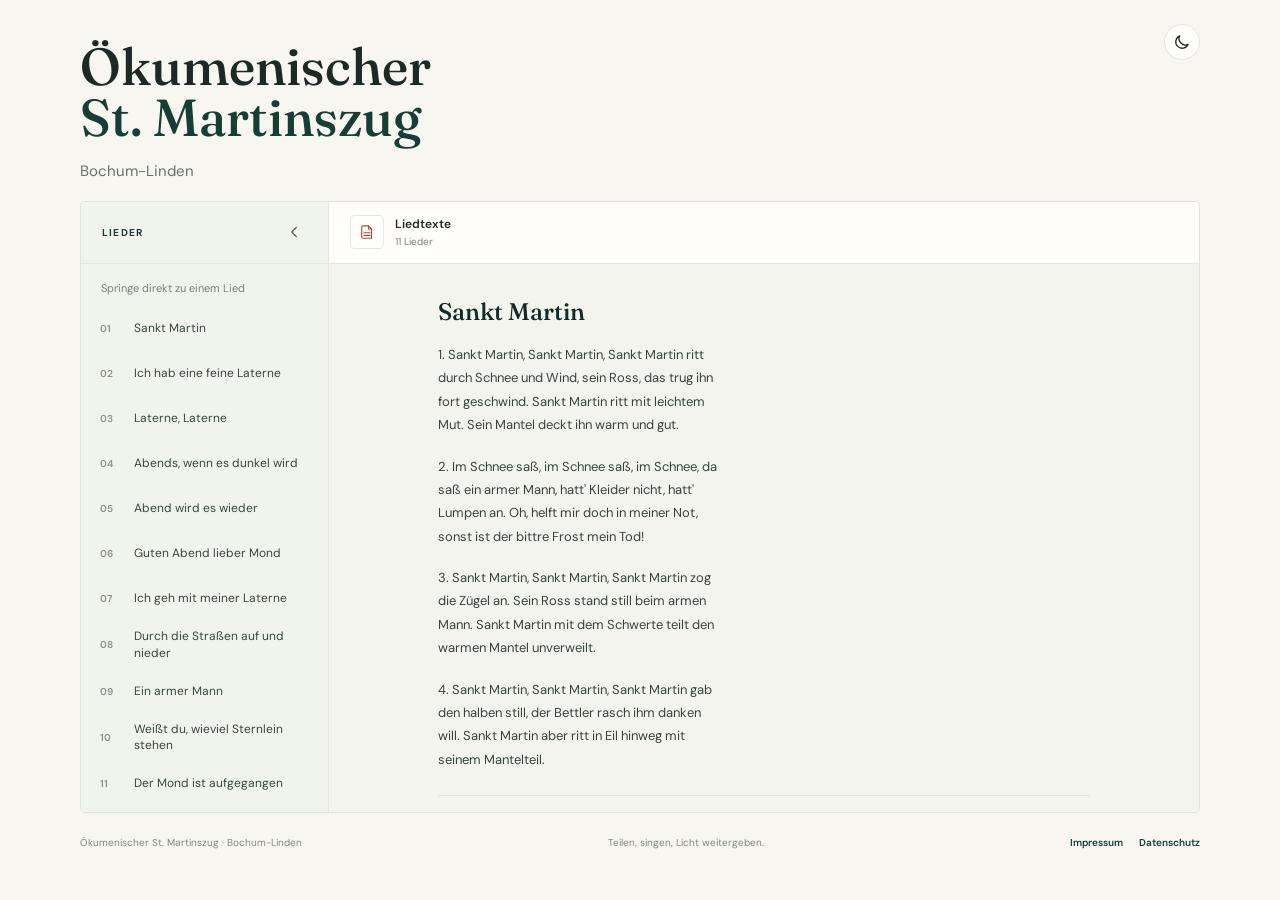
==== commit fa8b749a: "HAndy Convinience v2" ====
--- a/index.html
+++ b/index.html
@@ -15,15 +15,14 @@
   <body>
 
     <main>
-      <div class="page-controls">
-        <button class="theme-toggle" id="theme-toggle" type="button" aria-pressed="false" aria-label="Dunkelmodus einschalten">
+      <section class="page-heading">
+        <div class="page-heading-row">
+          <h1>Ökumenischer<br><span>St. Martinszug</span></h1>
+          <button class="theme-toggle" id="theme-toggle" type="button" aria-pressed="false" aria-label="Dunkelmodus einschalten" title="Dunkelmodus einschalten" style="width:36px;height:36px;min-height:36px;flex:0 0 36px;padding:8px">
           <svg class="theme-icon theme-icon-dark" aria-hidden="true" viewBox="0 0 24 24"><path d="M20.2 15.1A8.5 8.5 0 0 1 8.9 3.8 8.6 8.6 0 1 0 20.2 15.1Z"/></svg>
           <svg class="theme-icon theme-icon-light" aria-hidden="true" viewBox="0 0 24 24"><circle cx="12" cy="12" r="4"/><path d="M12 2v2m0 16v2M4.93 4.93l1.42 1.42m11.3 11.3 1.42 1.42M2 12h2m16 0h2M4.93 19.07l1.42-1.42m11.3-11.3 1.42-1.42"/></svg>
-          <span id="theme-toggle-label">Dunkelmodus</span>
-        </button>
-      </div>
-      <section class="page-heading">
-        <h1>Ökumenischer<br><span>St. Martinszug</span></h1>
+          </button>
+        </div>
         <p class="heading-location">Bochum-Linden</p>
       </section>
 
@@ -76,5 +75,19 @@
         <a href="datenschutz.html">Datenschutz</a>
       </nav>
     </footer>
+    <script>
+      const themeButton = document.querySelector("#theme-toggle");
+      function updateThemeButton() {
+        const isDark = document.body.classList.contains("dark-mode");
+        themeButton.setAttribute("aria-pressed", String(isDark));
+        themeButton.setAttribute("aria-label", isDark ? "Hellmodus einschalten" : "Dunkelmodus einschalten");
+        themeButton.title = isDark ? "Hellmodus einschalten" : "Dunkelmodus einschalten";
+      }
+      updateThemeButton();
+      themeButton.addEventListener("click", () => {
+        document.body.classList.toggle("dark-mode");
+        updateThemeButton();
+      });
+    </script>
   </body>
 </html>
--- a/styles.css
+++ b/styles.css
@@ -64,10 +64,11 @@
 .admin-link:hover { color: var(--red); }
 
 main { width: min(1120px, calc(100% - 48px)); margin: 0 auto; }
-.page-controls { display: flex; justify-content: flex-end; padding-top: 16px; }
-.theme-toggle { min-height: 36px; padding: 0 11px; display: inline-flex; align-items: center; gap: 8px; border: 1px solid var(--line); border-radius: 4px; background: var(--white); color: var(--ink); font-size: 11px; font-weight: 600; cursor: pointer; }
+.page-heading-row { display: flex; align-items: flex-start; justify-content: space-between; gap: 12px; }
+.page-heading-row h1 { min-width: 0; }
+.theme-toggle { display: grid; flex: 0 0 36px; width: 36px; height: 36px; min-height: 36px; padding: 8px; place-items: center; border: 1px solid var(--line); border-radius: 50%; background: var(--white); color: var(--ink); cursor: pointer; }
 .theme-toggle:hover { border-color: #9baa9d; background: var(--leaf); }
-.theme-icon { width: 16px; height: 16px; fill: none; stroke: currentColor; stroke-width: 1.7; stroke-linecap: round; stroke-linejoin: round; }
+.theme-icon { width: 18px; height: 18px; fill: none; stroke: currentColor; stroke-width: 1.7; stroke-linecap: round; stroke-linejoin: round; }
 .theme-icon-light { display: none; }
 .dark-mode .theme-icon-dark { display: none; }
 .dark-mode .theme-icon-light { display: block; }
@@ -226,10 +227,9 @@
   .wordmark-mark { width: 27px; height: 27px; }
   .admin-link { gap: 5px; font-size: 11px; }
   main { width: calc(100% - 32px); }
-  .page-controls { padding-top: 10px; }
-  .theme-toggle { min-height: 34px; }
-  .page-heading { padding: 14px 0 14px; }
-  .page-heading h1 { margin-top: 8px; font-size: clamp(34px, 9vw, 40px); }
+  .page-heading { padding: 18px 0 14px; }
+  .page-heading-row h1 { margin-top: 8px; font-size: clamp(34px, 9vw, 40px); }
+  .theme-toggle { margin-top: 7px; }
   .heading-location { margin-top: 7px; font-size: 13px; }
   .songbook { height: calc(100dvh - 220px); min-height: 320px; grid-template-columns: 184px minmax(0, 1fr); }
   .songbook.is-nav-collapsed { grid-template-columns: 46px minmax(0, 1fr); }
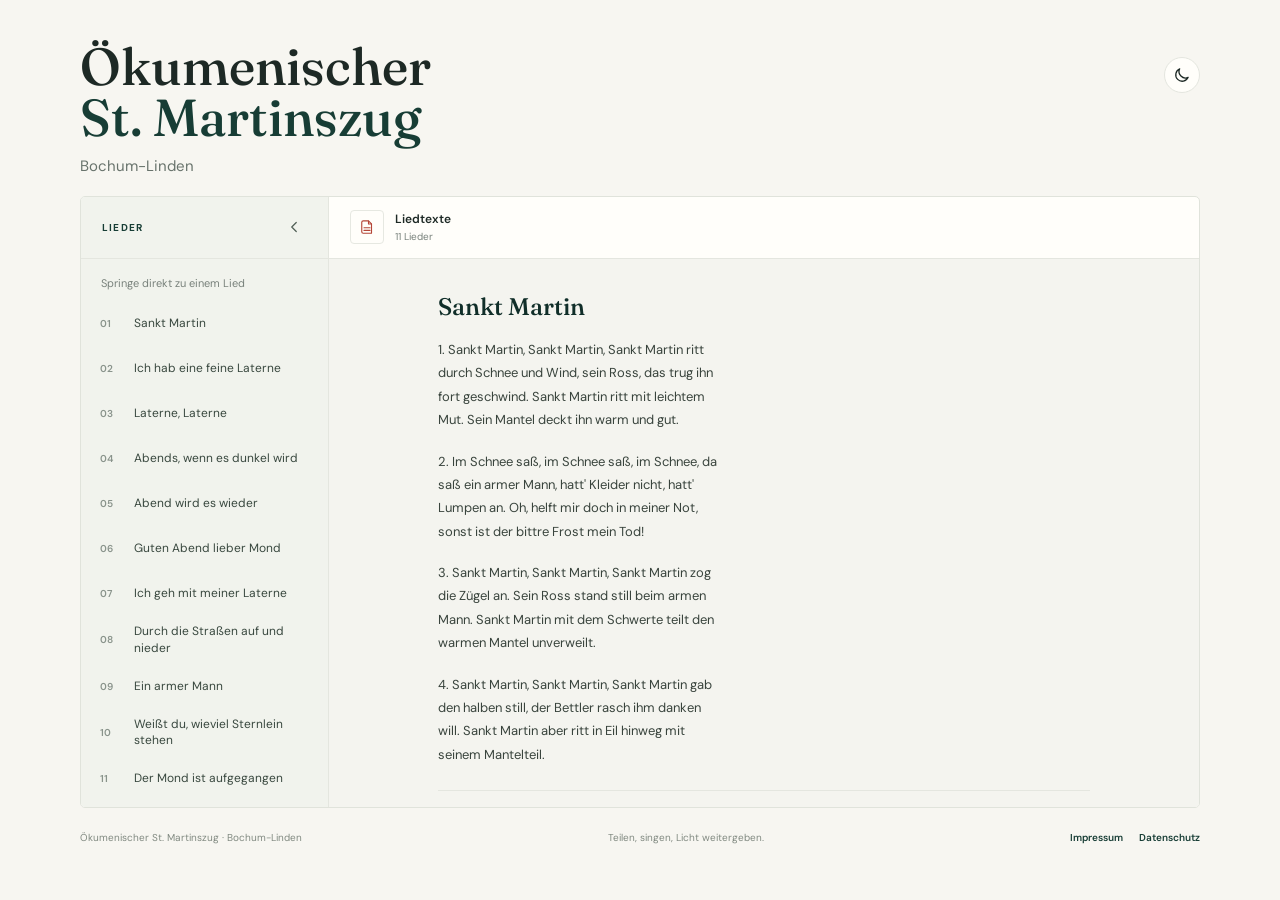
==== commit 2683ee92: "HAndy Convinience v3" ====
--- a/index.html
+++ b/index.html
@@ -10,7 +10,7 @@
     <link href="https://fonts.googleapis.com/css2?family=DM+Sans:wght@400;500;600;700&family=Fraunces:opsz,wght@9..144,500;9..144,600&display=swap" rel="stylesheet">
     <link rel="stylesheet" href="styles.css">
     <script src="texte/songs.js" defer></script>
-    <script src="app.js" defer></script>
+    <script src="app.js?v=3" defer></script>
   </head>
   <body>
 
@@ -18,7 +18,7 @@
       <section class="page-heading">
         <div class="page-heading-row">
           <h1>Ökumenischer<br><span>St. Martinszug</span></h1>
-          <button class="theme-toggle" id="theme-toggle" type="button" aria-pressed="false" aria-label="Dunkelmodus einschalten" title="Dunkelmodus einschalten" style="width:36px;height:36px;min-height:36px;flex:0 0 36px;padding:8px">
+          <button class="theme-toggle" id="theme-toggle" type="button" aria-pressed="false" aria-label="Dunkelmodus einschalten" title="Dunkelmodus einschalten">
           <svg class="theme-icon theme-icon-dark" aria-hidden="true" viewBox="0 0 24 24"><path d="M20.2 15.1A8.5 8.5 0 0 1 8.9 3.8 8.6 8.6 0 1 0 20.2 15.1Z"/></svg>
           <svg class="theme-icon theme-icon-light" aria-hidden="true" viewBox="0 0 24 24"><circle cx="12" cy="12" r="4"/><path d="M12 2v2m0 16v2M4.93 4.93l1.42 1.42m11.3 11.3 1.42 1.42M2 12h2m16 0h2M4.93 19.07l1.42-1.42m11.3-11.3 1.42-1.42"/></svg>
           </button>
@@ -75,19 +75,5 @@
         <a href="datenschutz.html">Datenschutz</a>
       </nav>
     </footer>
-    <script>
-      const themeButton = document.querySelector("#theme-toggle");
-      function updateThemeButton() {
-        const isDark = document.body.classList.contains("dark-mode");
-        themeButton.setAttribute("aria-pressed", String(isDark));
-        themeButton.setAttribute("aria-label", isDark ? "Hellmodus einschalten" : "Dunkelmodus einschalten");
-        themeButton.title = isDark ? "Hellmodus einschalten" : "Dunkelmodus einschalten";
-      }
-      updateThemeButton();
-      themeButton.addEventListener("click", () => {
-        document.body.classList.toggle("dark-mode");
-        updateThemeButton();
-      });
-    </script>
   </body>
 </html>
--- a/styles.css
+++ b/styles.css
@@ -64,9 +64,10 @@
 .admin-link:hover { color: var(--red); }
 
 main { width: min(1120px, calc(100% - 48px)); margin: 0 auto; }
-.page-heading-row { display: flex; align-items: flex-start; justify-content: space-between; gap: 12px; }
-.page-heading-row h1 { min-width: 0; }
+.page-heading-row { position: relative; }
+.page-heading-row h1 { width: 100%; }
 .theme-toggle { display: grid; flex: 0 0 36px; width: 36px; height: 36px; min-height: 36px; padding: 8px; place-items: center; border: 1px solid var(--line); border-radius: 50%; background: var(--white); color: var(--ink); cursor: pointer; }
+.page-heading-row .theme-toggle { position: absolute; top: 16px; right: 0; }
 .theme-toggle:hover { border-color: #9baa9d; background: var(--leaf); }
 .theme-icon { width: 18px; height: 18px; fill: none; stroke: currentColor; stroke-width: 1.7; stroke-linecap: round; stroke-linejoin: round; }
 .theme-icon-light { display: none; }
@@ -228,8 +229,8 @@
   .admin-link { gap: 5px; font-size: 11px; }
   main { width: calc(100% - 32px); }
   .page-heading { padding: 18px 0 14px; }
-  .page-heading-row h1 { margin-top: 8px; font-size: clamp(34px, 9vw, 40px); }
-  .theme-toggle { margin-top: 7px; }
+  .page-heading-row h1 { margin-top: 8px; font-size: clamp(32px, 8.4vw, 40px); }
+  .page-heading-row .theme-toggle { top: 7px; }
   .heading-location { margin-top: 7px; font-size: 13px; }
   .songbook { height: calc(100dvh - 220px); min-height: 320px; grid-template-columns: 184px minmax(0, 1fr); }
   .songbook.is-nav-collapsed { grid-template-columns: 46px minmax(0, 1fr); }
